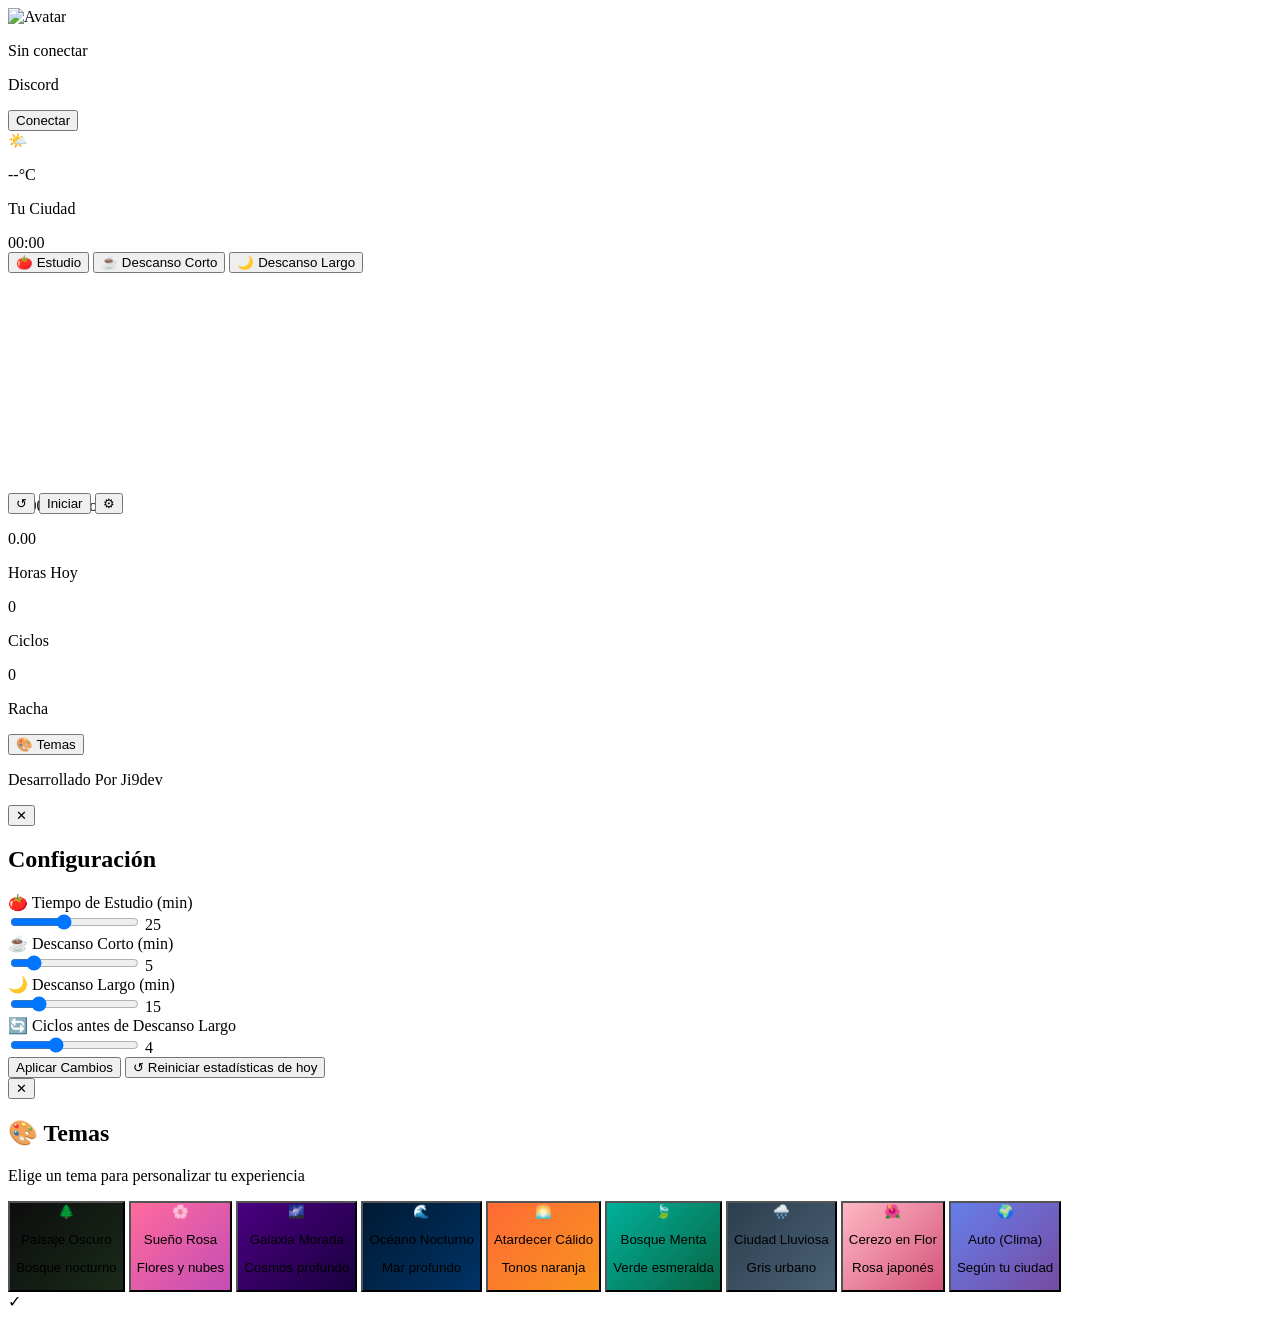
==== frontend/index.html @ dd69a913 "v3.0 inicial" ====
<!DOCTYPE html>
<html lang="es">
<head>
  <meta charset="UTF-8" />
  <meta name="viewport" content="width=device-width, initial-scale=1.0" />
  <title>Lo-Fi Pomodoro</title>
  <script src="https://cdn.tailwindcss.com"></script>
  <link rel="preconnect" href="https://fonts.googleapis.com" />
  <link href="https://fonts.googleapis.com/css2?family=Space+Mono:ital,wght@0,400;0,700;1,400&family=Syne:wght@400;700;800&display=swap" rel="stylesheet" />
  <link rel="stylesheet" href="/static/styles.css" />
</head>
<body class="min-h-screen overflow-hidden transition-all duration-1000" id="app-body">

  <!-- BACKGROUND -->
  <div id="bg-layer" class="fixed inset-0 z-0 transition-all duration-1500">
    <div class="grain-overlay"></div>
    <div id="bg-tint" class="absolute inset-0 transition-all duration-1500"></div>
  </div>

  <!-- HEADER -->
  <header class="relative z-10 flex items-center justify-between px-6 py-4">
    <!-- Discord -->
    <div id="discord-section" class="flex items-center gap-3 glass-card px-4 py-2 rounded-2xl">
      <div id="discord-avatar-wrap" class="relative hidden">
        <img id="discord-avatar" src="" alt="Avatar" class="w-9 h-9 rounded-full border-2 border-white/30" />
        <span id="discord-status-dot" class="absolute -bottom-0.5 -right-0.5 w-3 h-3 rounded-full border-2 border-black/40 bg-green-400"></span>
      </div>
      <div>
        <p id="discord-username" class="font-mono text-xs text-white/50">Sin conectar</p>
        <p id="discord-status-text" class="font-mono text-xs text-white/30">Discord</p>
      </div>
      <button id="discord-btn" onclick="handleDiscordLogin()" class="ml-2 text-xs glass-btn px-3 py-1 rounded-lg font-mono text-white/70 hover:text-white transition-colors">
        Conectar
      </button>
    </div>

    <!-- Clima + Hora -->
    <div class="flex items-center gap-3 glass-card px-4 py-2 rounded-2xl">
      <span id="weather-icon" class="text-2xl">🌤️</span>
      <div>
        <p id="weather-temp" class="font-mono text-sm text-white font-bold">--°C</p>
        <p id="weather-city" class="font-mono text-xs text-white/50">Tu Ciudad</p>
      </div>
      <div class="w-px h-8 bg-white/20 mx-1"></div>
      <div id="live-clock" class="font-mono text-lg text-white font-bold">00:00</div>
    </div>
  </header>

  <!-- MAIN -->
  <main class="relative z-10 flex flex-col items-center justify-center min-h-[calc(100vh-180px)] gap-6">

    <!-- Tabs -->
    <div class="flex gap-3">
      <button id="tab-study" onclick="switchMode('study')" class="mode-tab active font-mono text-sm px-5 py-2 rounded-full transition-all">🍅 Estudio</button>
      <button id="tab-short" onclick="switchMode('short')" class="mode-tab font-mono text-sm px-5 py-2 rounded-full transition-all">☕ Descanso Corto</button>
      <button id="tab-long" onclick="switchMode('long')" class="mode-tab font-mono text-sm px-5 py-2 rounded-full transition-all">🌙 Descanso Largo</button>
    </div>

    <!-- Reloj -->
    <div class="timer-card glass-card rounded-3xl px-16 py-10 flex flex-col items-center gap-6">
      <div class="relative flex items-center justify-center" style="width:220px;height:220px;">
        <svg class="absolute inset-0 -rotate-90" width="220" height="220" viewBox="0 0 220 220">
          <circle cx="110" cy="110" r="100" fill="none" stroke="rgba(255,255,255,0.08)" stroke-width="8"/>
          <circle id="progress-ring" cx="110" cy="110" r="100"
            fill="none" stroke="rgba(255,255,255,0.7)" stroke-width="8"
            stroke-linecap="round" stroke-dasharray="628.3" stroke-dashoffset="0"
            style="transition: stroke-dashoffset 1s linear;"/>
        </svg>
        <div class="flex flex-col items-center">
          <span id="timer-display" class="timer-text text-white font-bold leading-none">25:00</span>
          <span id="mode-label" class="font-mono text-xs text-white/40 mt-2 uppercase tracking-widest">Estudio</span>
        </div>
      </div>

      <div class="flex gap-2" id="cycles-dots"></div>

      <div class="flex gap-4 items-center">
        <button onclick="resetTimer()" class="glass-btn w-10 h-10 rounded-full flex items-center justify-center text-white/60 hover:text-white transition-colors text-lg">↺</button>
        <button id="start-btn" onclick="toggleTimer()" class="start-btn glass-card px-10 py-3 rounded-full font-mono font-bold text-white text-lg tracking-wide hover:scale-105 active:scale-95 transition-all">Iniciar</button>
        <button onclick="openSettings()" class="glass-btn w-10 h-10 rounded-full flex items-center justify-center text-white/60 hover:text-white transition-colors text-lg">⚙</button>
      </div>
    </div>

    <!-- Estadísticas -->
    <div class="flex gap-4">
      <div class="glass-card rounded-2xl px-6 py-4 text-center">
        <p class="font-mono text-3xl font-bold text-white" id="stat-hours">0.00</p>
        <p class="font-mono text-xs text-white/40 mt-1 uppercase tracking-widest">Horas Hoy</p>
      </div>
      <div class="glass-card rounded-2xl px-6 py-4 text-center">
        <p class="font-mono text-3xl font-bold text-white" id="stat-cycles">0</p>
        <p class="font-mono text-xs text-white/40 mt-1 uppercase tracking-widest">Ciclos</p>
      </div>
      <div class="glass-card rounded-2xl px-6 py-4 text-center">
        <p class="font-mono text-3xl font-bold text-white" id="stat-streak">0</p>
        <p class="font-mono text-xs text-white/40 mt-1 uppercase tracking-widest">Racha</p>
      </div>
    </div>
  </main>

  <!-- FOOTER -->
  <footer class="relative z-10 flex items-center justify-center px-6 py-4 gap-4">
    <!-- Botón Temas -->
    <button onclick="openThemes()" class="glass-card px-5 py-2 rounded-2xl font-mono text-sm text-white/70 hover:text-white transition-colors flex items-center gap-2">
      🎨 Temas
    </button>
    <div class="glass-card px-4 py-2 rounded-2xl">
      <p class="font-mono text-xs text-white/30">Desarrollado Por Ji9dev</p>
    </div>
  </footer>

  <!-- OVERLAY Configuración -->
  <div id="settings-overlay" class="fixed inset-0 z-50 hidden items-center justify-center bg-black/60 backdrop-blur-sm">
    <div class="glass-card rounded-3xl p-8 w-full max-w-md mx-4 relative">
      <button onclick="closeSettings()" class="absolute top-4 right-4 text-white/40 hover:text-white text-2xl transition-colors">✕</button>
      <h2 class="font-display text-2xl font-bold text-white mb-6">Configuración</h2>
      <div class="flex flex-col gap-5">
        <div class="setting-row">
          <label class="font-mono text-sm text-white/60 uppercase tracking-widest">🍅 Tiempo de Estudio (min)</label>
          <div class="flex items-center gap-3 mt-2">
            <input type="range" id="cfg-study" min="1" max="60" value="25" class="flex-1 accent-white" oninput="updateLabel('cfg-study','lbl-study')"/>
            <span id="lbl-study" class="font-mono text-white font-bold w-8 text-right">25</span>
          </div>
        </div>
        <div class="setting-row">
          <label class="font-mono text-sm text-white/60 uppercase tracking-widest">☕ Descanso Corto (min)</label>
          <div class="flex items-center gap-3 mt-2">
            <input type="range" id="cfg-short" min="1" max="30" value="5" class="flex-1 accent-white" oninput="updateLabel('cfg-short','lbl-short')"/>
            <span id="lbl-short" class="font-mono text-white font-bold w-8 text-right">5</span>
          </div>
        </div>
        <div class="setting-row">
          <label class="font-mono text-sm text-white/60 uppercase tracking-widest">🌙 Descanso Largo (min)</label>
          <div class="flex items-center gap-3 mt-2">
            <input type="range" id="cfg-long" min="5" max="60" value="15" class="flex-1 accent-white" oninput="updateLabel('cfg-long','lbl-long')"/>
            <span id="lbl-long" class="font-mono text-white font-bold w-8 text-right">15</span>
          </div>
        </div>
        <div class="setting-row">
          <label class="font-mono text-sm text-white/60 uppercase tracking-widest">🔄 Ciclos antes de Descanso Largo</label>
          <div class="flex items-center gap-3 mt-2">
            <input type="range" id="cfg-cycles" min="2" max="8" value="4" class="flex-1 accent-white" oninput="updateLabel('cfg-cycles','lbl-cycles')"/>
            <span id="lbl-cycles" class="font-mono text-white font-bold w-8 text-right">4</span>
          </div>
        </div>
        <button onclick="applySettings()" class="mt-2 start-btn glass-card py-3 rounded-full font-mono font-bold text-white tracking-wide hover:scale-105 active:scale-95 transition-all">Aplicar Cambios</button>
        <button onclick="resetTodayStats()" class="glass-btn py-2 rounded-full font-mono text-xs text-white/30 hover:text-red-400 transition-colors">↺ Reiniciar estadísticas de hoy</button>
      </div>
    </div>
  </div>

  <!-- OVERLAY Temas -->
  <div id="themes-overlay" class="fixed inset-0 z-50 hidden items-center justify-center bg-black/60 backdrop-blur-sm">
    <div class="glass-card rounded-3xl p-8 w-full max-w-2xl mx-4 relative">
      <button onclick="closeThemes()" class="absolute top-4 right-4 text-white/40 hover:text-white text-2xl transition-colors">✕</button>
      <h2 class="font-display text-2xl font-bold text-white mb-2">🎨 Temas</h2>
      <p class="font-mono text-xs text-white/40 mb-6">Elige un tema para personalizar tu experiencia</p>
      <div class="grid grid-cols-3 gap-3">
        <button onclick="applyTheme('dark_landscape')" class="theme-btn rounded-2xl p-4 text-left" style="background:linear-gradient(135deg,#0d0d0d,#1a2a1a)">
          <span class="text-2xl">🌲</span><p class="font-mono text-xs text-white mt-2 font-bold">Paisaje Oscuro</p><p class="font-mono text-xs text-white/40">Bosque nocturno</p>
        </button>
        <button onclick="applyTheme('pink_dream')" class="theme-btn rounded-2xl p-4 text-left" style="background:linear-gradient(135deg,#ff6b9d,#c44db5)">
          <span class="text-2xl">🌸</span><p class="font-mono text-xs text-white mt-2 font-bold">Sueño Rosa</p><p class="font-mono text-xs text-white/40">Flores y nubes</p>
        </button>
        <button onclick="applyTheme('purple_galaxy')" class="theme-btn rounded-2xl p-4 text-left" style="background:linear-gradient(135deg,#4a0080,#1a0040)">
          <span class="text-2xl">🌌</span><p class="font-mono text-xs text-white mt-2 font-bold">Galaxia Morada</p><p class="font-mono text-xs text-white/40">Cosmos profundo</p>
        </button>
        <button onclick="applyTheme('ocean_night')" class="theme-btn rounded-2xl p-4 text-left" style="background:linear-gradient(135deg,#001a33,#003366)">
          <span class="text-2xl">🌊</span><p class="font-mono text-xs text-white mt-2 font-bold">Océano Nocturno</p><p class="font-mono text-xs text-white/40">Mar profundo</p>
        </button>
        <button onclick="applyTheme('sunset_warm')" class="theme-btn rounded-2xl p-4 text-left" style="background:linear-gradient(135deg,#ff6b35,#f7931e)">
          <span class="text-2xl">🌅</span><p class="font-mono text-xs text-white mt-2 font-bold">Atardecer Cálido</p><p class="font-mono text-xs text-white/40">Tonos naranja</p>
        </button>
        <button onclick="applyTheme('mint_forest')" class="theme-btn rounded-2xl p-4 text-left" style="background:linear-gradient(135deg,#00b09b,#096644)">
          <span class="text-2xl">🍃</span><p class="font-mono text-xs text-white mt-2 font-bold">Bosque Menta</p><p class="font-mono text-xs text-white/40">Verde esmeralda</p>
        </button>
        <button onclick="applyTheme('rainy_city')" class="theme-btn rounded-2xl p-4 text-left" style="background:linear-gradient(135deg,#2c3e50,#4a6274)">
          <span class="text-2xl">🌧️</span><p class="font-mono text-xs text-white mt-2 font-bold">Ciudad Lluviosa</p><p class="font-mono text-xs text-white/40">Gris urbano</p>
        </button>
        <button onclick="applyTheme('cherry_blossom')" class="theme-btn rounded-2xl p-4 text-left" style="background:linear-gradient(135deg,#ffb7c5,#d4547a)">
          <span class="text-2xl">🌺</span><p class="font-mono text-xs text-white mt-2 font-bold">Cerezo en Flor</p><p class="font-mono text-xs text-white/40">Rosa japonés</p>
        </button>
        <button onclick="applyTheme('auto')" class="theme-btn rounded-2xl p-4 text-left" style="background:linear-gradient(135deg,#667eea,#764ba2)">
          <span class="text-2xl">🌍</span><p class="font-mono text-xs text-white mt-2 font-bold">Auto (Clima)</p><p class="font-mono text-xs text-white/40">Según tu ciudad</p>
        </button>
      </div>
    </div>
  </div>

  <!-- Toast -->
  <div id="toast" class="fixed bottom-6 left-1/2 -translate-x-1/2 z-50 glass-card px-6 py-3 rounded-full font-mono text-sm text-white hidden">✓</div>

  <script src="/static/app.js"></script>
</body>
</html>
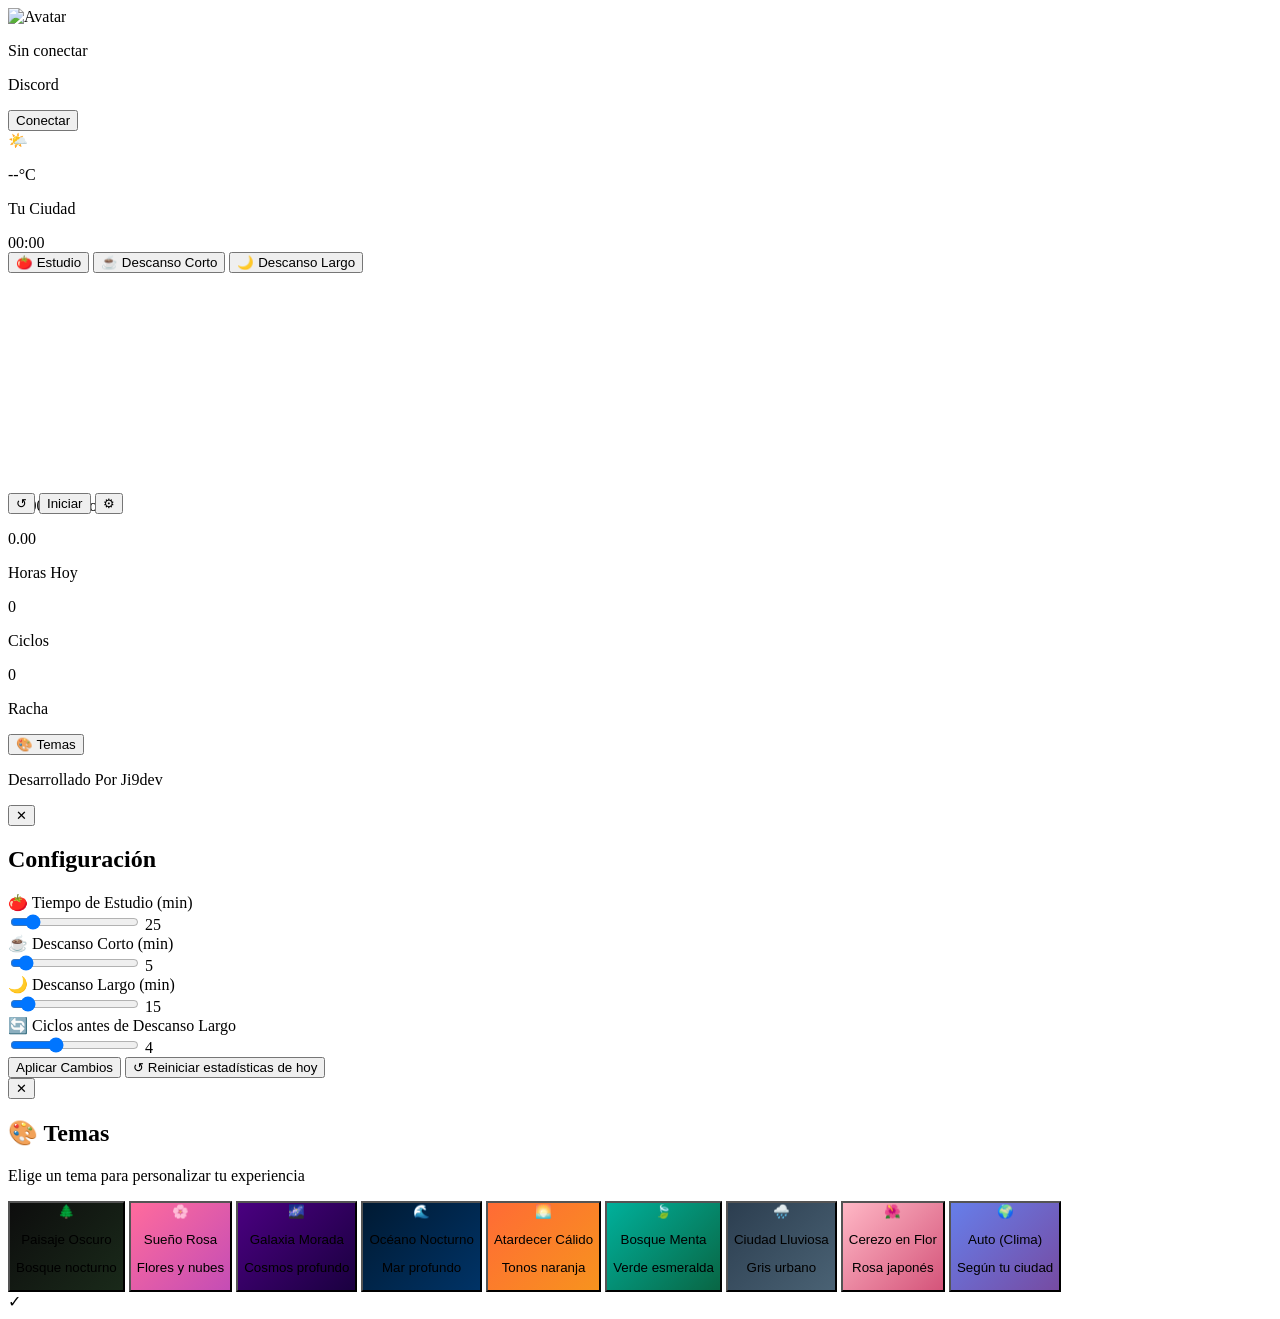
==== commit 783549b2: "Aumentar límites de tiempo" ====
--- a/frontend/index.html
+++ b/frontend/index.html
@@ -118,21 +118,21 @@
         <div class="setting-row">
           <label class="font-mono text-sm text-white/60 uppercase tracking-widest">🍅 Tiempo de Estudio (min)</label>
           <div class="flex items-center gap-3 mt-2">
-            <input type="range" id="cfg-study" min="1" max="60" value="25" class="flex-1 accent-white" oninput="updateLabel('cfg-study','lbl-study')"/>
+            <input type="range" id="cfg-study" min="1" max="180" value="25" class="flex-1 accent-white" oninput="updateLabel('cfg-study','lbl-study')"/>
             <span id="lbl-study" class="font-mono text-white font-bold w-8 text-right">25</span>
           </div>
         </div>
         <div class="setting-row">
           <label class="font-mono text-sm text-white/60 uppercase tracking-widest">☕ Descanso Corto (min)</label>
           <div class="flex items-center gap-3 mt-2">
-            <input type="range" id="cfg-short" min="1" max="30" value="5" class="flex-1 accent-white" oninput="updateLabel('cfg-short','lbl-short')"/>
+            <input type="range" id="cfg-short" min="1" max="60" value="5" class="flex-1 accent-white" oninput="updateLabel('cfg-short','lbl-short')"/>
             <span id="lbl-short" class="font-mono text-white font-bold w-8 text-right">5</span>
           </div>
         </div>
         <div class="setting-row">
           <label class="font-mono text-sm text-white/60 uppercase tracking-widest">🌙 Descanso Largo (min)</label>
           <div class="flex items-center gap-3 mt-2">
-            <input type="range" id="cfg-long" min="5" max="60" value="15" class="flex-1 accent-white" oninput="updateLabel('cfg-long','lbl-long')"/>
+            <input type="range" id="cfg-long" min="5" max="120" value="15" class="flex-1 accent-white" oninput="updateLabel('cfg-long','lbl-long')"/>
             <span id="lbl-long" class="font-mono text-white font-bold w-8 text-right">15</span>
           </div>
         </div>
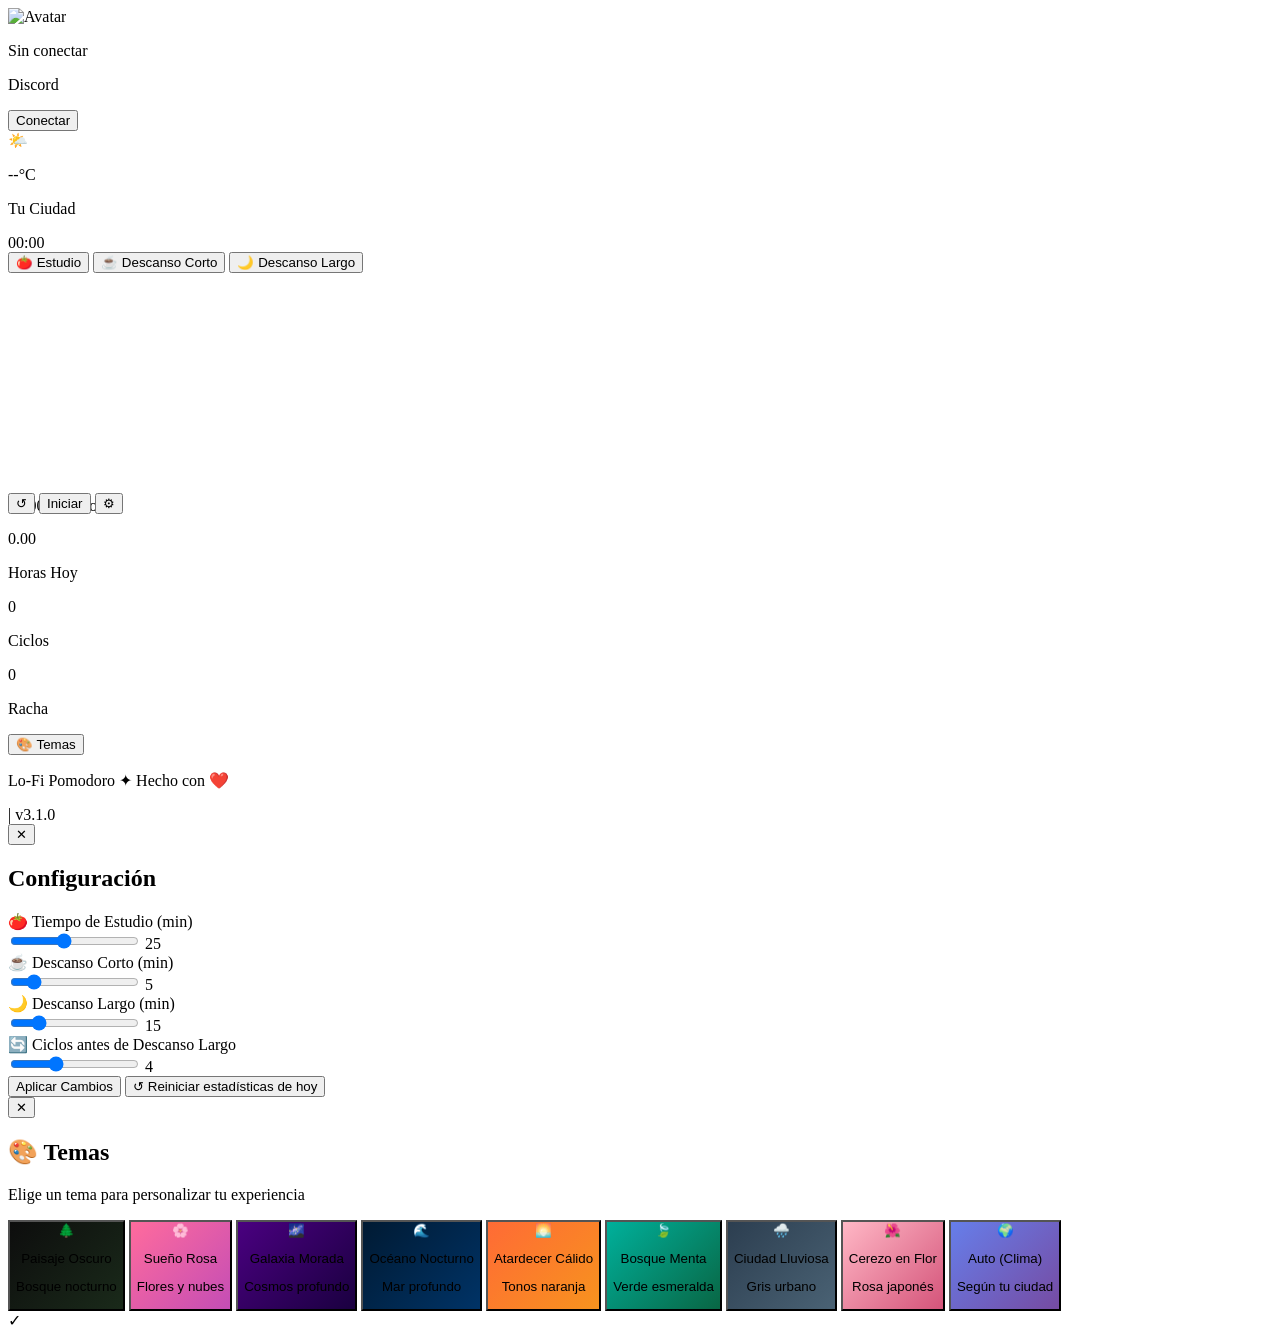
==== commit f581441b: "v3.1: fix mantenimiento, version, sin Spotify" ====
--- a/frontend/index.html
+++ b/frontend/index.html
@@ -104,8 +104,10 @@
     <button onclick="openThemes()" class="glass-card px-5 py-2 rounded-2xl font-mono text-sm text-white/70 hover:text-white transition-colors flex items-center gap-2">
       🎨 Temas
     </button>
-    <div class="glass-card px-4 py-2 rounded-2xl">
-      <p class="font-mono text-xs text-white/30">Desarrollado Por Ji9dev</p>
+    <div class="glass-card px-4 py-2 rounded-2xl flex items-center gap-3">
+      <p class="font-mono text-xs text-white/30">Lo-Fi Pomodoro ✦ Hecho con ❤️</p>
+      <span class="text-white/10">|</span>
+      <span id="app-version" class="font-mono text-xs text-white/20">v3.1.0</span>
     </div>
   </footer>
 
@@ -118,21 +120,21 @@
         <div class="setting-row">
           <label class="font-mono text-sm text-white/60 uppercase tracking-widest">🍅 Tiempo de Estudio (min)</label>
           <div class="flex items-center gap-3 mt-2">
-            <input type="range" id="cfg-study" min="1" max="180" value="25" class="flex-1 accent-white" oninput="updateLabel('cfg-study','lbl-study')"/>
+            <input type="range" id="cfg-study" min="1" max="60" value="25" class="flex-1 accent-white" oninput="updateLabel('cfg-study','lbl-study')"/>
             <span id="lbl-study" class="font-mono text-white font-bold w-8 text-right">25</span>
           </div>
         </div>
         <div class="setting-row">
           <label class="font-mono text-sm text-white/60 uppercase tracking-widest">☕ Descanso Corto (min)</label>
           <div class="flex items-center gap-3 mt-2">
-            <input type="range" id="cfg-short" min="1" max="60" value="5" class="flex-1 accent-white" oninput="updateLabel('cfg-short','lbl-short')"/>
+            <input type="range" id="cfg-short" min="1" max="30" value="5" class="flex-1 accent-white" oninput="updateLabel('cfg-short','lbl-short')"/>
             <span id="lbl-short" class="font-mono text-white font-bold w-8 text-right">5</span>
           </div>
         </div>
         <div class="setting-row">
           <label class="font-mono text-sm text-white/60 uppercase tracking-widest">🌙 Descanso Largo (min)</label>
           <div class="flex items-center gap-3 mt-2">
-            <input type="range" id="cfg-long" min="5" max="120" value="15" class="flex-1 accent-white" oninput="updateLabel('cfg-long','lbl-long')"/>
+            <input type="range" id="cfg-long" min="5" max="60" value="15" class="flex-1 accent-white" oninput="updateLabel('cfg-long','lbl-long')"/>
             <span id="lbl-long" class="font-mono text-white font-bold w-8 text-right">15</span>
           </div>
         </div>
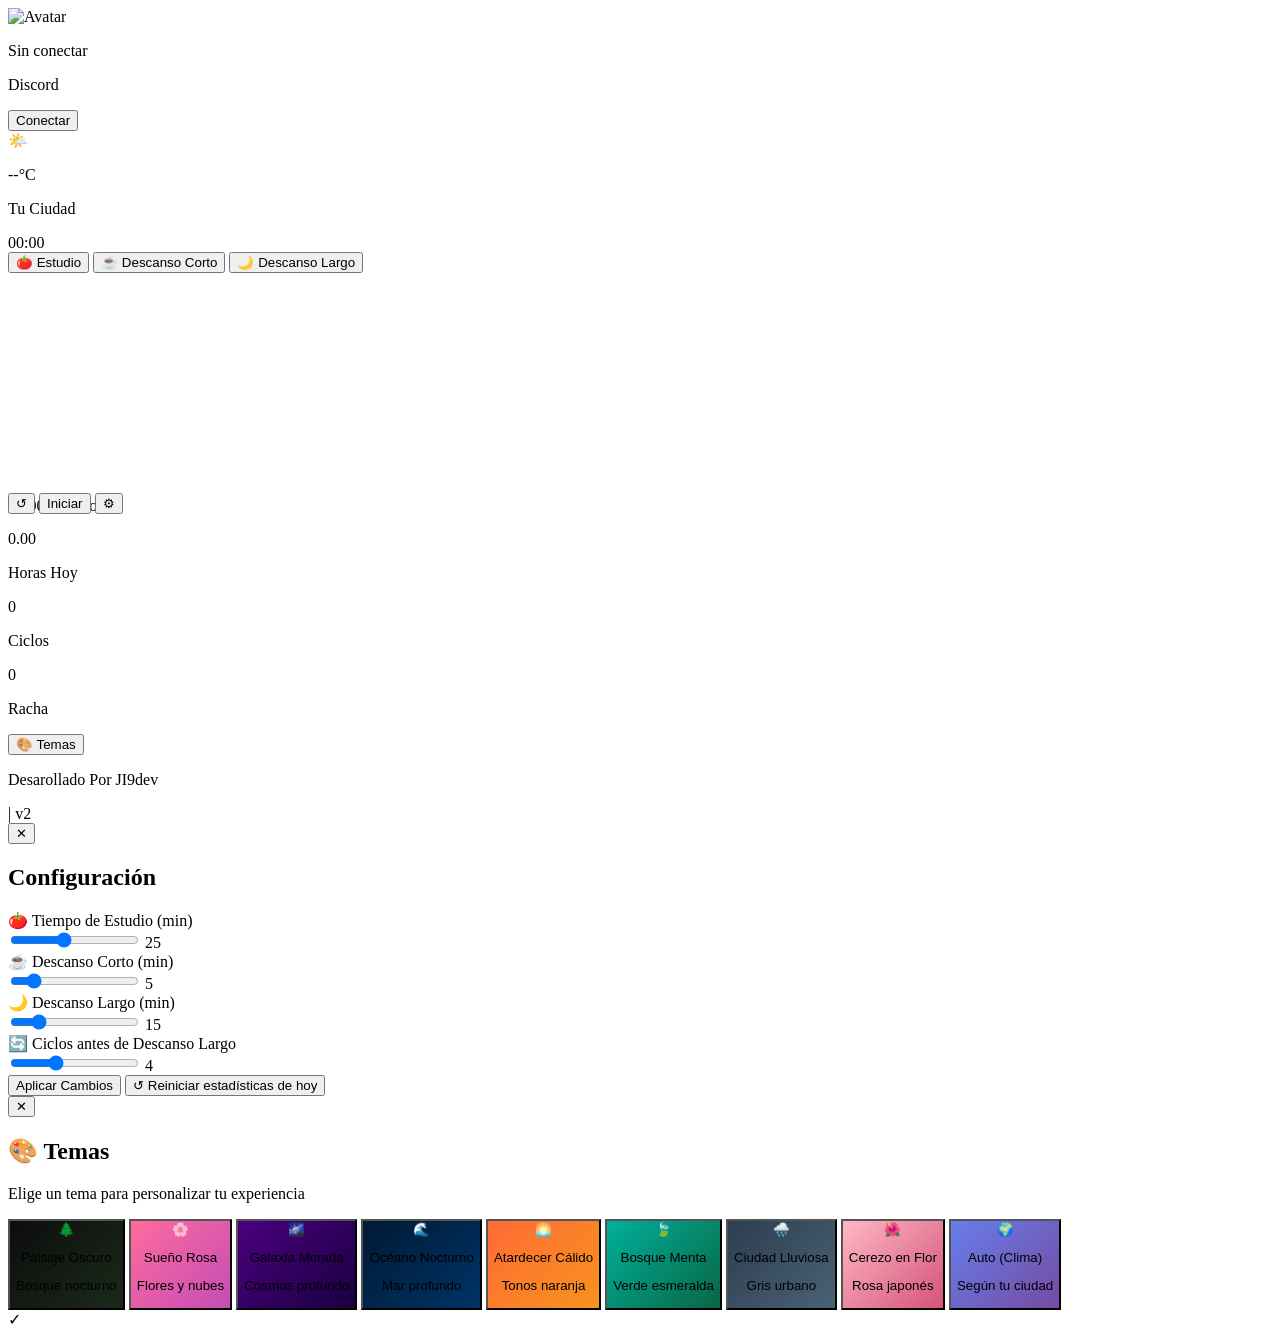
==== commit 9927699c: "v3.1: fix mantenimiento, version, sin Spotify" ====
--- a/frontend/index.html
+++ b/frontend/index.html
@@ -105,9 +105,9 @@
       🎨 Temas
     </button>
     <div class="glass-card px-4 py-2 rounded-2xl flex items-center gap-3">
-      <p class="font-mono text-xs text-white/30">Lo-Fi Pomodoro ✦ Hecho con ❤️</p>
+      <p class="font-mono text-xs text-white/30">Desarollado Por JI9dev</p>
       <span class="text-white/10">|</span>
-      <span id="app-version" class="font-mono text-xs text-white/20">v3.1.0</span>
+      <span id="app-version" class="font-mono text-xs text-white/20">v2</span>
     </div>
   </footer>
 
